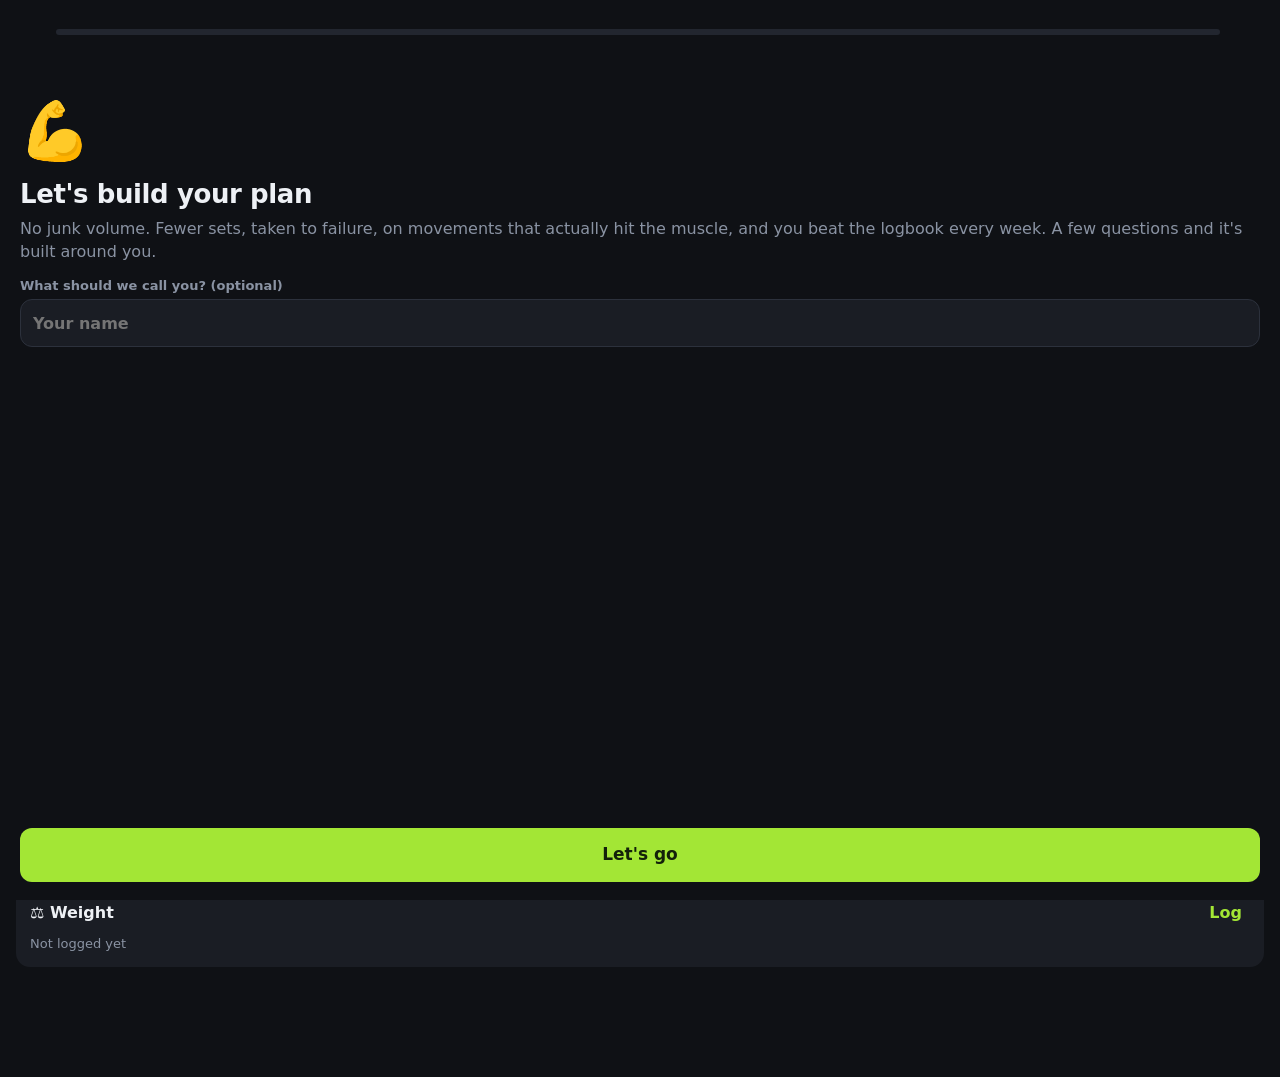
==== index.html @ ae2e6205 "Update v15: weekly time-block schedule, recline curl as the biceps pick" ====
<!doctype html>
<html lang="en">
<head>
<meta charset="utf-8">
<meta name="viewport" content="width=device-width, initial-scale=1, maximum-scale=1, user-scalable=no, viewport-fit=cover">
<meta name="apple-mobile-web-app-capable" content="yes">
<meta name="mobile-web-app-capable" content="yes">
<meta name="apple-mobile-web-app-title" content="Gym Tracker">
<meta name="apple-mobile-web-app-status-bar-style" content="black">
<meta name="theme-color" content="#0f1115">
<meta name="robots" content="noindex">
<title>Gym Tracker</title>
<link rel="manifest" href="app.webmanifest">
<link rel="apple-touch-icon" href="icon-180.png">
<link rel="icon" href="icon-192.png">
<style>
html,body{margin:0;background:#0f1115}
/* keep clear of the iPhone home bar */
nav#nav{padding-bottom:env(safe-area-inset-bottom)}
body{padding-bottom:calc(84px + env(safe-area-inset-bottom))!important}
#rest,#upd{bottom:calc(76px + env(safe-area-inset-bottom))!important}
#toast{bottom:calc(96px + env(safe-area-inset-bottom))!important}
.sheet{padding-bottom:calc(24px + env(safe-area-inset-bottom))!important}
.ob-foot{padding-bottom:calc(18px + env(safe-area-inset-bottom))!important}
</style>
</head>
<body>
<script>window.WEB_VERSION = 15; window.ASSET_BASE = '';</script>
<script src="js/boot.js"></script>
<script>
(function(){
  if (navigator.storage && navigator.storage.persist) navigator.storage.persist().catch(function(){});
  if (!('serviceWorker' in navigator)) return;
  var had = !!navigator.serviceWorker.controller, going = false;
  navigator.serviceWorker.addEventListener('controllerchange', function(){ if (had && !going) { going = true; location.reload(); } had = true; });
  navigator.serviceWorker.register('sw.js', {updateViaCache:'none'}).then(function(reg){
    function offer(w){ if (w && navigator.serviceWorker.controller && window.onUpdateReady) window.onUpdateReady('', null, function(){ w.postMessage('go'); }); }
    function watch(w){ if (w) w.addEventListener('statechange', function(){ if (w.state === 'installed') offer(w); }); }
    setTimeout(function(){ offer(reg.waiting); }, 1500);
    watch(reg.installing);
    reg.addEventListener('updatefound', function(){ watch(reg.installing); });
    document.addEventListener('visibilitychange', function(){ if (!document.hidden) reg.update().catch(function(){}); });
  }).catch(function(){});
})();
</script>
</body>
</html>
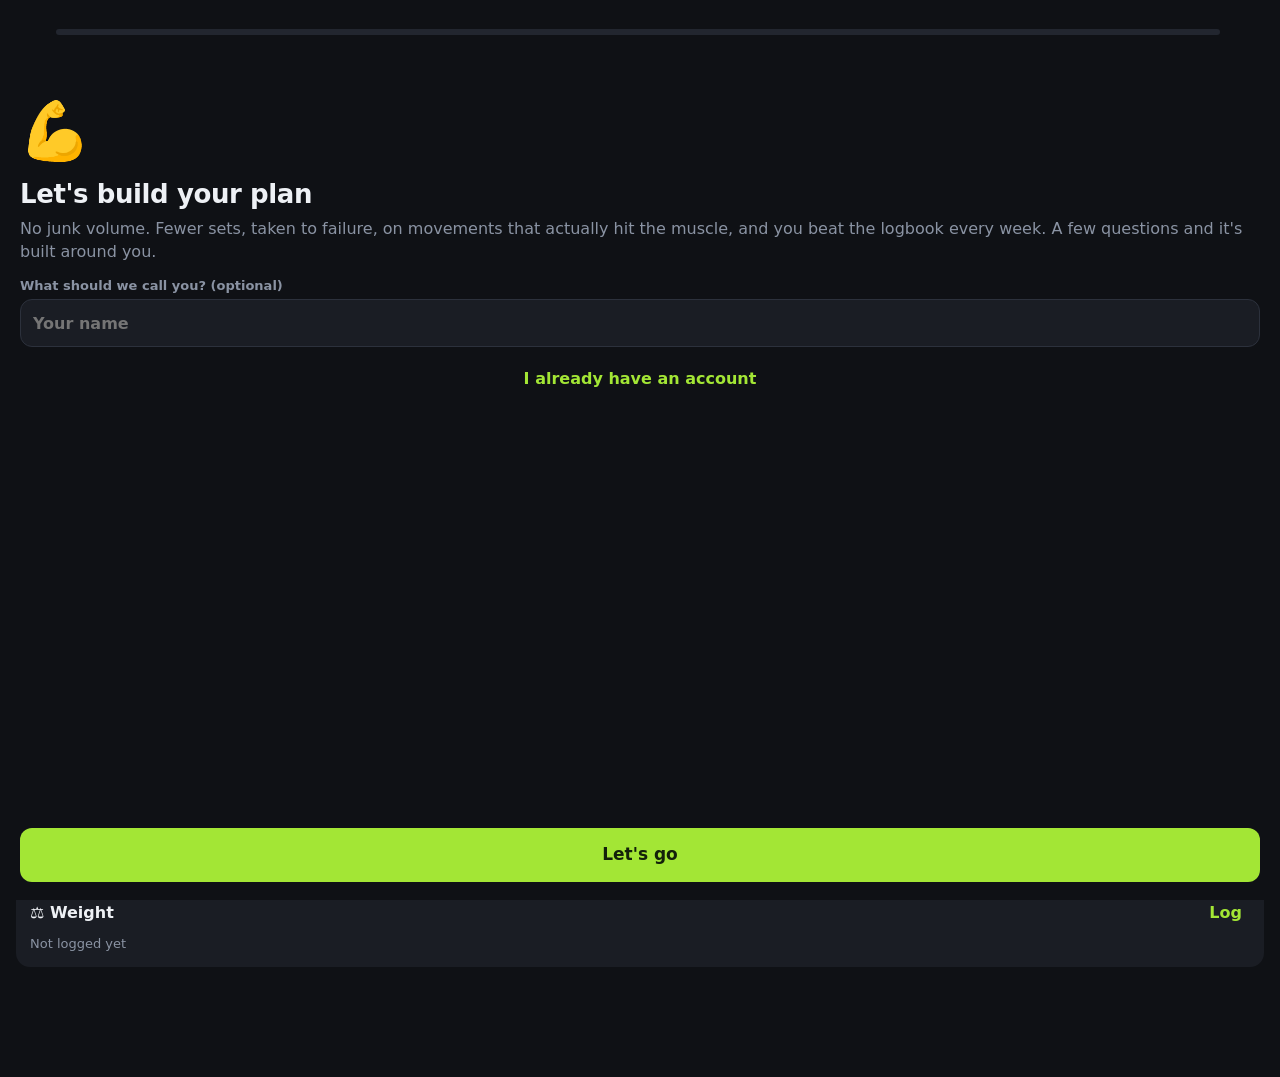
==== commit 64e178ec: "Update v16: accounts, sync, friends and rank comparison" ====
--- a/index.html
+++ b/index.html
@@ -25,7 +25,7 @@
 </style>
 </head>
 <body>
-<script>window.WEB_VERSION = 15; window.ASSET_BASE = '';</script>
+<script>window.WEB_VERSION = 16; window.ASSET_BASE = '';</script>
 <script src="js/boot.js"></script>
 <script>
 (function(){
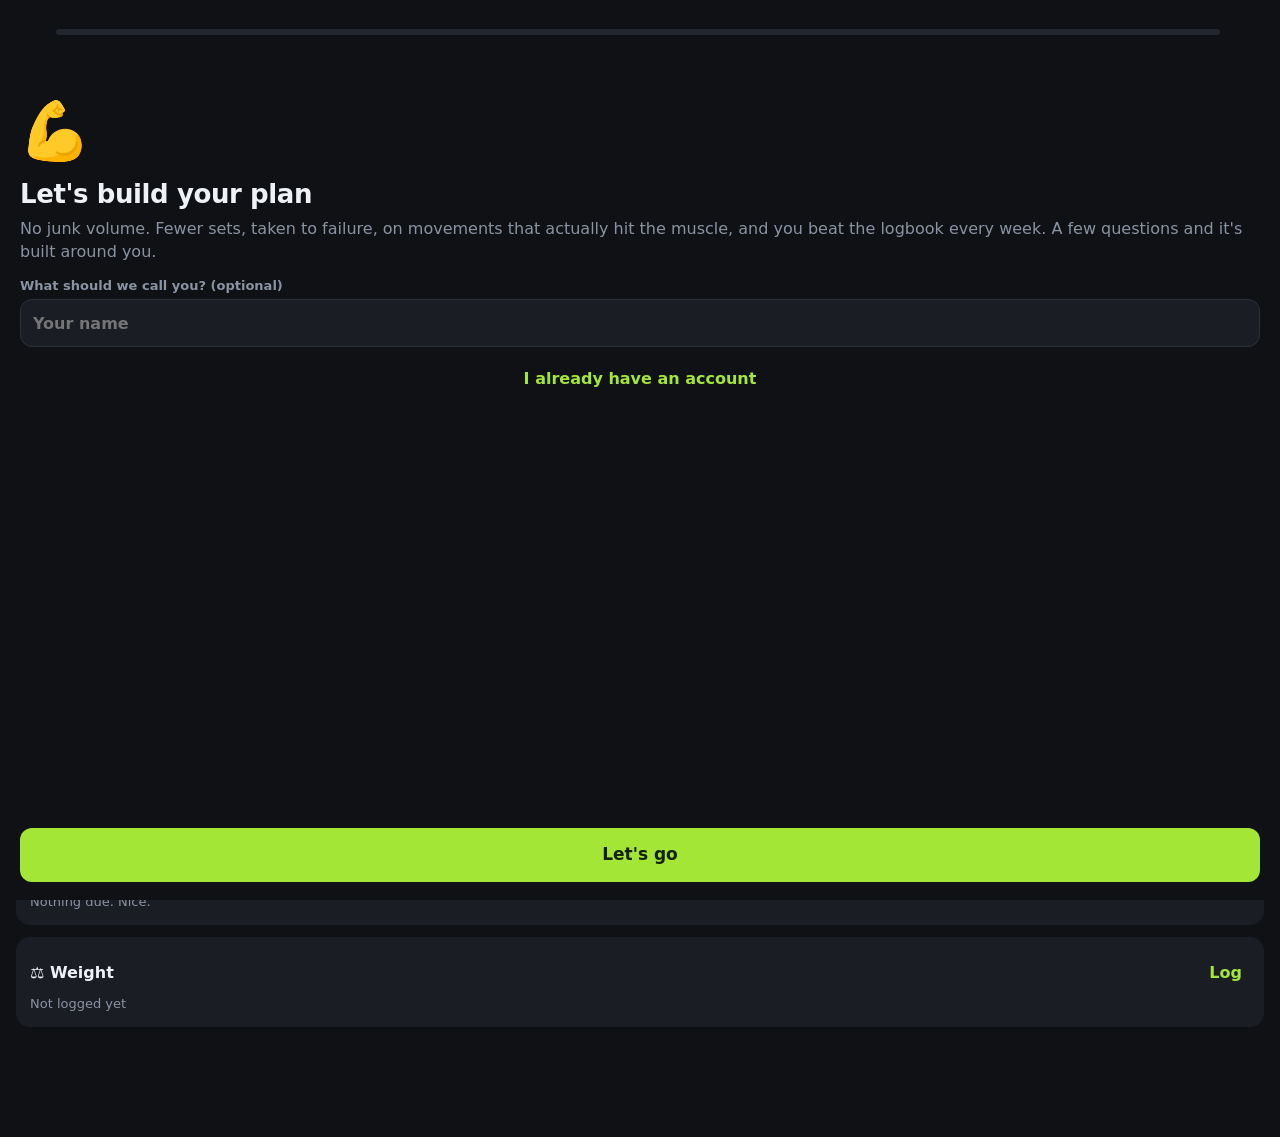
==== commit 8ad1bd3a: "Update v18: macros follow calories, snack ideas" ====
--- a/index.html
+++ b/index.html
@@ -25,7 +25,7 @@
 </style>
 </head>
 <body>
-<script>window.WEB_VERSION = 16; window.ASSET_BASE = '';</script>
+<script>window.WEB_VERSION = 18; window.ASSET_BASE = '';</script>
 <script src="js/boot.js"></script>
 <script>
 (function(){
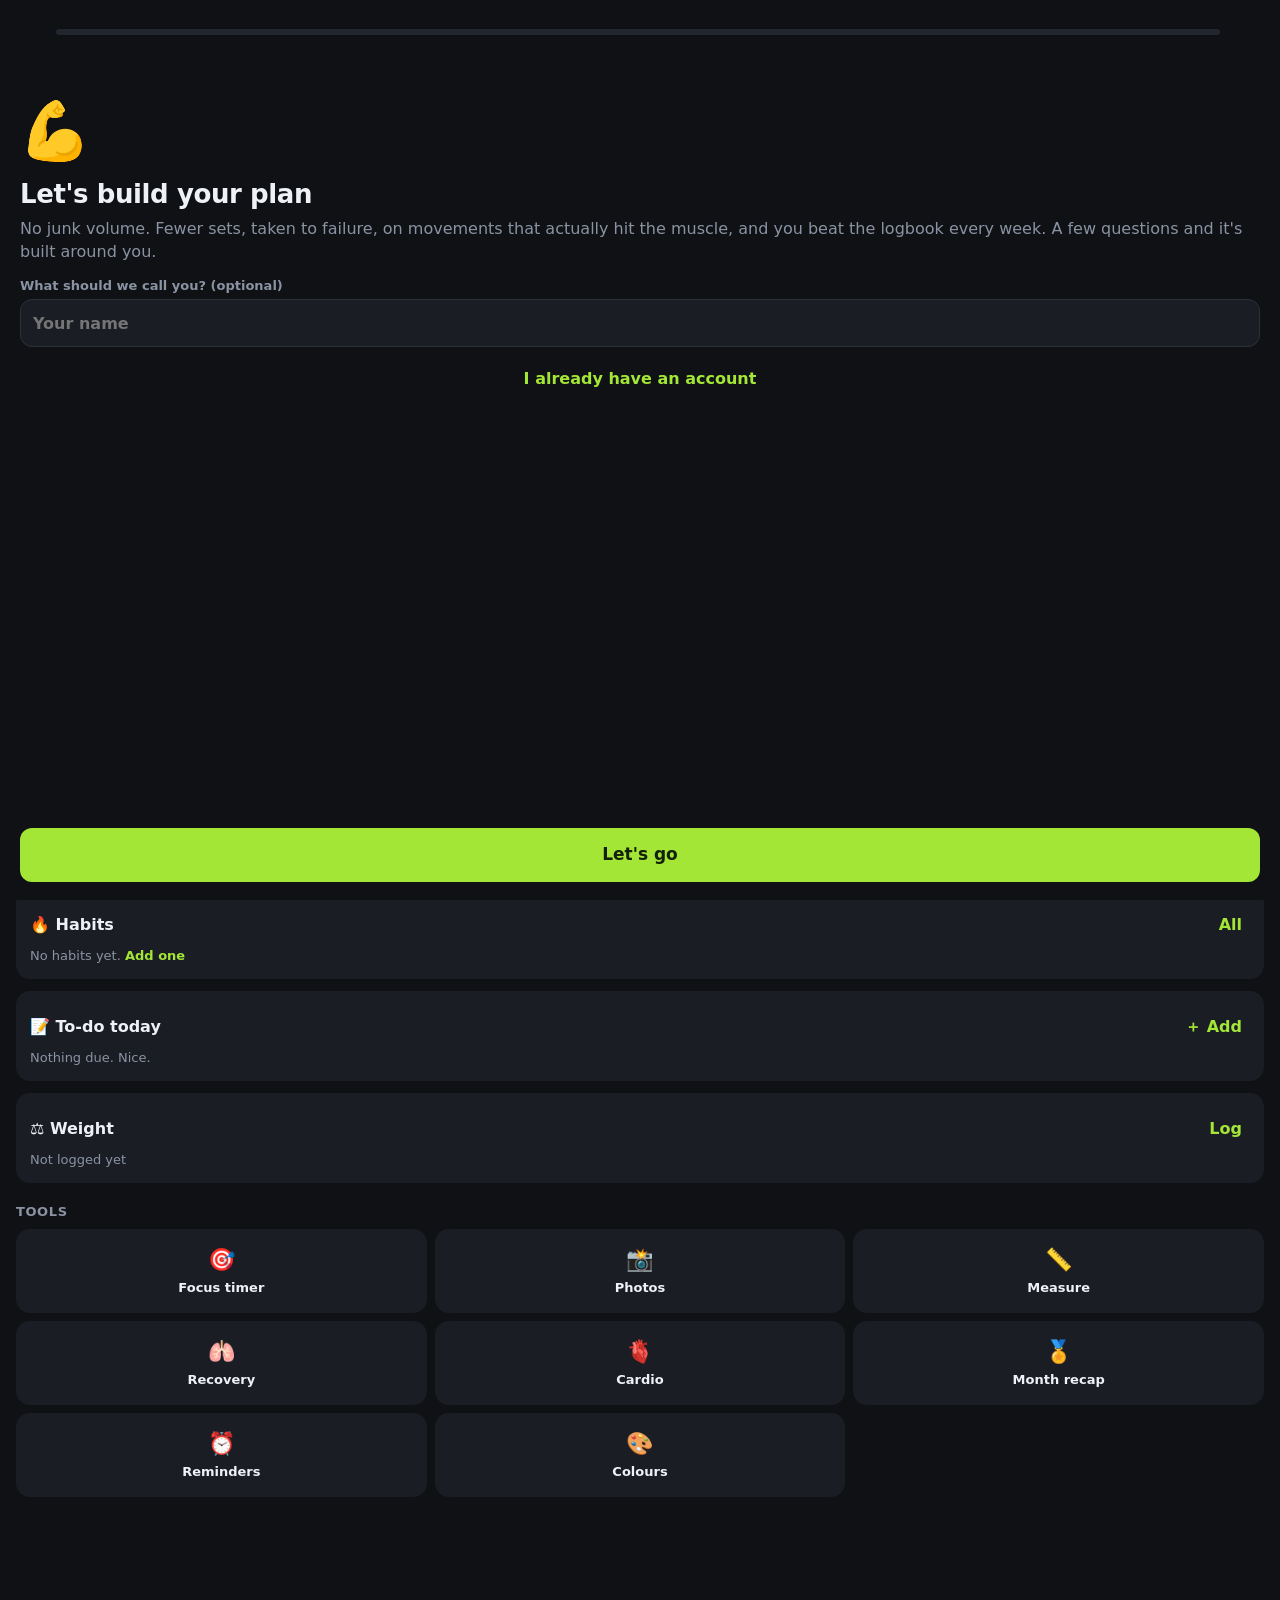
==== commit 8daba6ba: "Update v19: widgets, health, set rules and 26 new features" ====
--- a/index.html
+++ b/index.html
@@ -25,7 +25,7 @@
 </style>
 </head>
 <body>
-<script>window.WEB_VERSION = 18; window.ASSET_BASE = '';</script>
+<script>window.WEB_VERSION = 19; window.ASSET_BASE = '';</script>
 <script src="js/boot.js"></script>
 <script>
 (function(){
